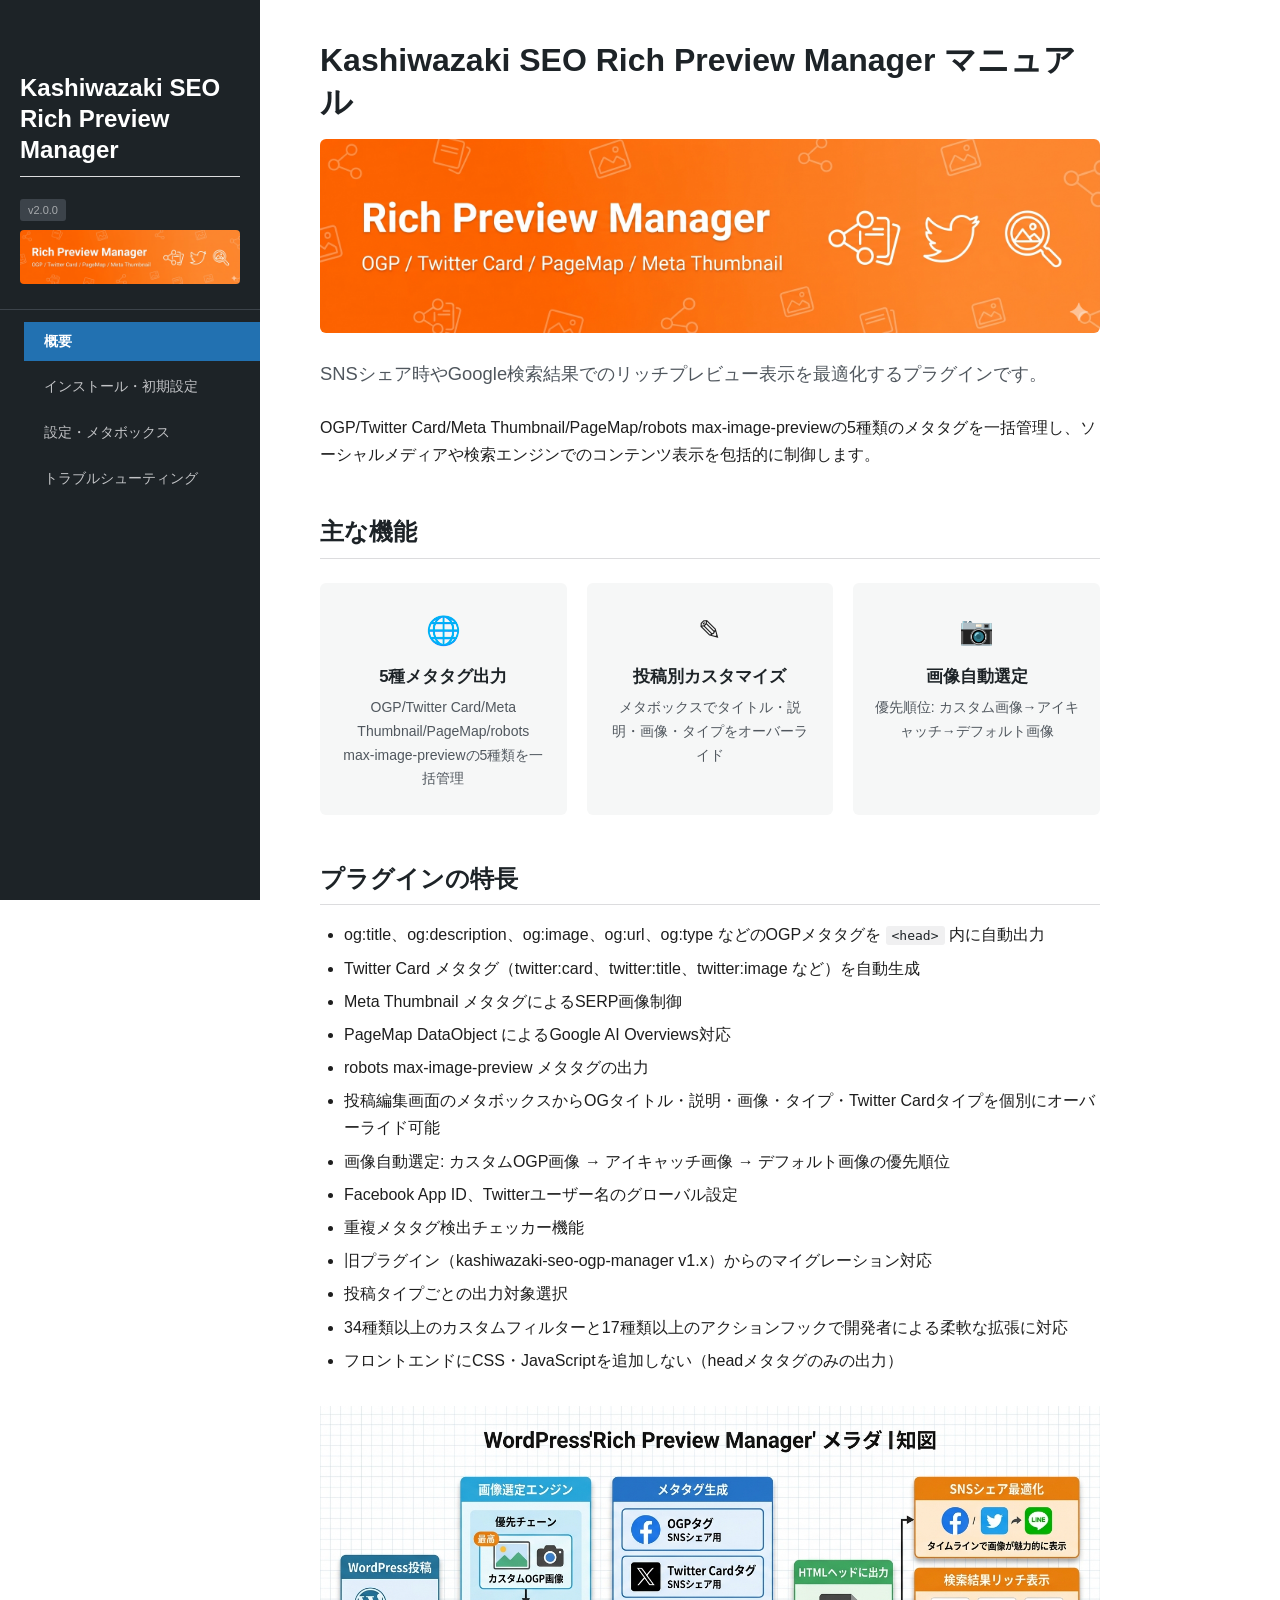
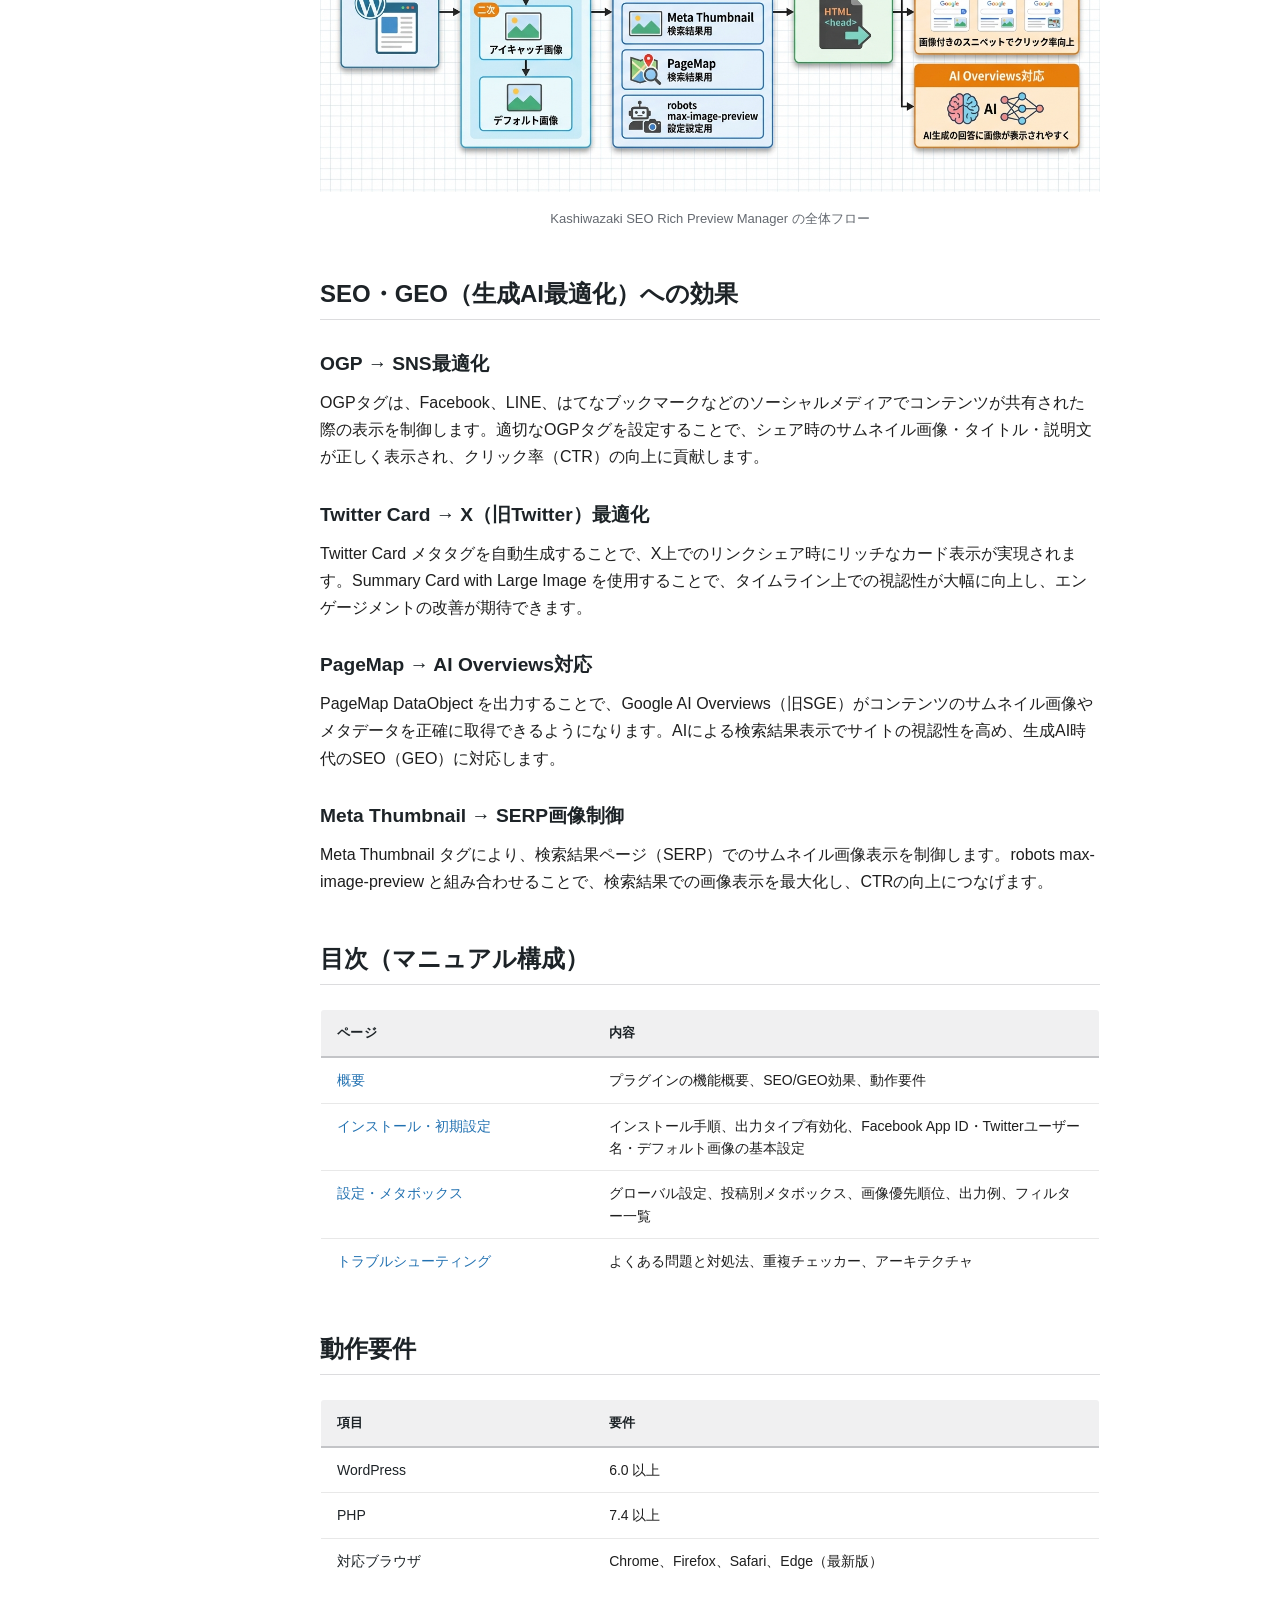
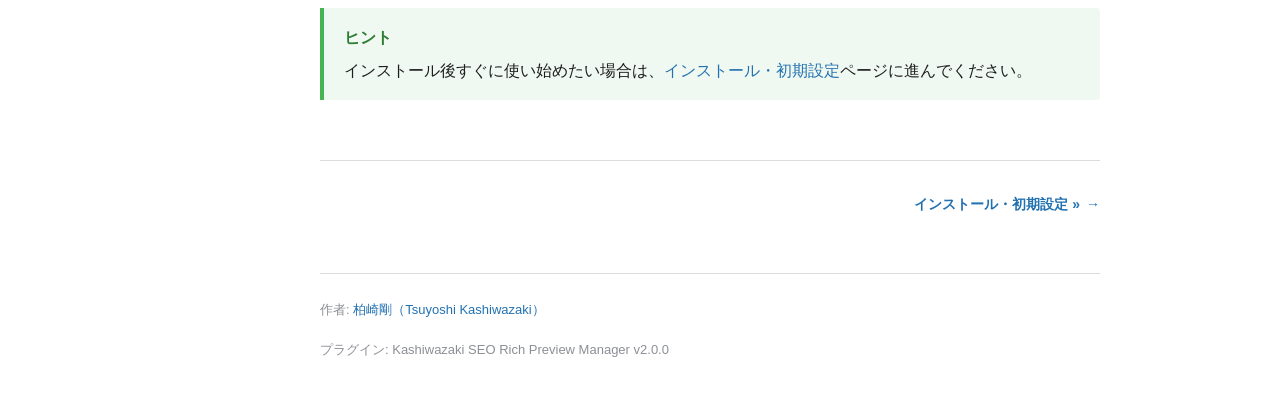
==== docs/index.html @ 4e1d6f57 "Rename to Kashiwazaki SEO Rich Preview Manager v2.0.0 - Rename plugin from kashiwazaki-seo-ogp-manag" ====
<!DOCTYPE html>
<html lang="ja">
<head>
    <meta charset="UTF-8">
    <meta name="viewport" content="width=device-width, initial-scale=1.0">
    <title>概要 - Kashiwazaki SEO Rich Preview Manager マニュアル</title>
    <link rel="stylesheet" href="css/style.css?v=1">
</head>
<body>
<button class="hamburger-btn" aria-label="メニュー">&#9776;</button>

<nav class="sidebar">
    <div class="sidebar-header">
        <h2 style="color:#fff;">Kashiwazaki SEO Rich Preview Manager</h2>
        <span class="version">v2.0.0</span>
        <img src="images/main-visual.png" alt="" style="width:100%;border-radius:4px;margin-top:8px;">
    </div>
    <ul>
        <li class="active"><a href="index.html">概要</a></li>
        <li><a href="setup.html">インストール・初期設定</a></li>
        <li><a href="settings-metabox.html">設定・メタボックス</a></li>
        <li><a href="troubleshooting.html">トラブルシューティング</a></li>
    </ul>
</nav>

<main class="content">
    <h1>Kashiwazaki SEO Rich Preview Manager マニュアル</h1>
    <img src="images/main-visual.png" alt="Kashiwazaki SEO Rich Preview Manager メインビジュアル" style="width:100%;border-radius:6px;margin-bottom:16px;">
    <p class="lead">SNSシェア時やGoogle検索結果でのリッチプレビュー表示を最適化するプラグインです。</p>

    <p>OGP/Twitter Card/Meta Thumbnail/PageMap/robots max-image-previewの5種類のメタタグを一括管理し、ソーシャルメディアや検索エンジンでのコンテンツ表示を包括的に制御します。</p>

    <h2>主な機能</h2>

    <div class="feature-cards">
        <div class="feature-card">
            <span class="icon">&#127760;</span>
            <h4>5種メタタグ出力</h4>
            <p>OGP/Twitter Card/Meta Thumbnail/PageMap/robots max-image-previewの5種類を一括管理</p>
        </div>
        <div class="feature-card">
            <span class="icon">&#9998;</span>
            <h4>投稿別カスタマイズ</h4>
            <p>メタボックスでタイトル・説明・画像・タイプをオーバーライド</p>
        </div>
        <div class="feature-card">
            <span class="icon">&#128247;</span>
            <h4>画像自動選定</h4>
            <p>優先順位: カスタム画像→アイキャッチ→デフォルト画像</p>
        </div>
    </div>

    <h2>プラグインの特長</h2>

    <ul>
        <li>og:title、og:description、og:image、og:url、og:type などのOGPメタタグを <code>&lt;head&gt;</code> 内に自動出力</li>
        <li>Twitter Card メタタグ（twitter:card、twitter:title、twitter:image など）を自動生成</li>
        <li>Meta Thumbnail メタタグによるSERP画像制御</li>
        <li>PageMap DataObject によるGoogle AI Overviews対応</li>
        <li>robots max-image-preview メタタグの出力</li>
        <li>投稿編集画面のメタボックスからOGタイトル・説明・画像・タイプ・Twitter Cardタイプを個別にオーバーライド可能</li>
        <li>画像自動選定: カスタムOGP画像 → アイキャッチ画像 → デフォルト画像の優先順位</li>
        <li>Facebook App ID、Twitterユーザー名のグローバル設定</li>
        <li>重複メタタグ検出チェッカー機能</li>
        <li>旧プラグイン（kashiwazaki-seo-ogp-manager v1.x）からのマイグレーション対応</li>
        <li>投稿タイプごとの出力対象選択</li>
        <li>34種類以上のカスタムフィルターと17種類以上のアクションフックで開発者による柔軟な拡張に対応</li>
        <li>フロントエンドにCSS・JavaScriptを追加しない（headメタタグのみの出力）</li>
    </ul>

    <figure class="infographic">
        <img src="images/infographics/overview-flow.png" alt="プラグイン概要フロー図">
        <figcaption>Kashiwazaki SEO Rich Preview Manager の全体フロー</figcaption>
    </figure>

    <h2>SEO・GEO（生成AI最適化）への効果</h2>

    <h3>OGP → SNS最適化</h3>
    <p>OGPタグは、Facebook、LINE、はてなブックマークなどのソーシャルメディアでコンテンツが共有された際の表示を制御します。適切なOGPタグを設定することで、シェア時のサムネイル画像・タイトル・説明文が正しく表示され、クリック率（CTR）の向上に貢献します。</p>

    <h3>Twitter Card → X（旧Twitter）最適化</h3>
    <p>Twitter Card メタタグを自動生成することで、X上でのリンクシェア時にリッチなカード表示が実現されます。Summary Card with Large Image を使用することで、タイムライン上での視認性が大幅に向上し、エンゲージメントの改善が期待できます。</p>

    <h3>PageMap → AI Overviews対応</h3>
    <p>PageMap DataObject を出力することで、Google AI Overviews（旧SGE）がコンテンツのサムネイル画像やメタデータを正確に取得できるようになります。AIによる検索結果表示でサイトの視認性を高め、生成AI時代のSEO（GEO）に対応します。</p>

    <h3>Meta Thumbnail → SERP画像制御</h3>
    <p>Meta Thumbnail タグにより、検索結果ページ（SERP）でのサムネイル画像表示を制御します。robots max-image-preview と組み合わせることで、検索結果での画像表示を最大化し、CTRの向上につなげます。</p>

    <h2>目次（マニュアル構成）</h2>

    <table>
        <thead>
            <tr>
                <th style="width:35%;">ページ</th>
                <th>内容</th>
            </tr>
        </thead>
        <tbody>
            <tr>
                <td><a href="index.html">概要</a></td>
                <td>プラグインの機能概要、SEO/GEO効果、動作要件</td>
            </tr>
            <tr>
                <td><a href="setup.html">インストール・初期設定</a></td>
                <td>インストール手順、出力タイプ有効化、Facebook App ID・Twitterユーザー名・デフォルト画像の基本設定</td>
            </tr>
            <tr>
                <td><a href="settings-metabox.html">設定・メタボックス</a></td>
                <td>グローバル設定、投稿別メタボックス、画像優先順位、出力例、フィルター一覧</td>
            </tr>
            <tr>
                <td><a href="troubleshooting.html">トラブルシューティング</a></td>
                <td>よくある問題と対処法、重複チェッカー、アーキテクチャ</td>
            </tr>
        </tbody>
    </table>

    <h2>動作要件</h2>

    <table>
        <thead>
            <tr>
                <th style="width:35%;">項目</th>
                <th>要件</th>
            </tr>
        </thead>
        <tbody>
            <tr>
                <td>WordPress</td>
                <td>6.0 以上</td>
            </tr>
            <tr>
                <td>PHP</td>
                <td>7.4 以上</td>
            </tr>
            <tr>
                <td>対応ブラウザ</td>
                <td>Chrome、Firefox、Safari、Edge（最新版）</td>
            </tr>
        </tbody>
    </table>

    <div class="callout callout-tip">
        <div class="callout-title">ヒント</div>
        <p>インストール後すぐに使い始めたい場合は、<a href="setup.html">インストール・初期設定</a>ページに進んでください。</p>
    </div>

    <nav class="page-nav">
        <span></span>
        <a href="setup.html" class="next">インストール・初期設定 &raquo;</a>
    </nav>

    <footer class="manual-footer">
        <p>作者: <a href="https://www.tsuyoshikashiwazaki.jp/profile/" target="_blank" rel="noopener">柏崎剛（Tsuyoshi Kashiwazaki）</a></p>
        <p>プラグイン: Kashiwazaki SEO Rich Preview Manager v2.0.0</p>
    </footer>
</main>

<div class="lightbox"></div>
<script src="js/manual.js?v=1"></script>
</body>
</html>
---- docs/css/style.css ----
/* ========================================
   WordPress Plugin Manual - Common Stylesheet
   ======================================== */

/* ========================================
   1. Base / Reset
   ======================================== */

*,
*::before,
*::after {
    margin: 0;
    padding: 0;
    box-sizing: border-box;
}

html {
    font-size: 16px;
    scroll-behavior: smooth;
}

body {
    font-family: -apple-system, BlinkMacSystemFont, "Segoe UI", Roboto, Oxygen,
        Ubuntu, Cantarell, "Fira Sans", "Droid Sans", "Helvetica Neue", Arial,
        sans-serif;
    color: #1e1e1e;
    background: #fff;
    line-height: 1.7;
}

img {
    max-width: 100%;
    height: auto;
}

a {
    color: #2271b1;
    text-decoration: none;
}

a:hover {
    color: #135e96;
    text-decoration: underline;
}

/* ========================================
   2. Sidebar
   ======================================== */

.sidebar {
    position: fixed;
    top: 0;
    left: 0;
    width: 260px;
    height: 100vh;
    background: #1d2327;
    color: #fff;
    overflow-y: auto;
    z-index: 100;
    padding-bottom: 40px;
}

.sidebar-header {
    padding: 24px 20px 16px;
    border-bottom: 1px solid #3c434a;
}

.sidebar-header h1 {
    font-size: 15px;
    font-weight: 600;
    line-height: 1.4;
    color: #fff;
}

.sidebar-header .version {
    display: inline-block;
    margin-top: 6px;
    font-size: 11px;
    color: #a7aaad;
    background: #3c434a;
    padding: 2px 8px;
    border-radius: 3px;
}

.sidebar ul {
    list-style: none;
    padding: 12px 0;
}

.sidebar ul li a {
    display: block;
    padding: 8px 20px;
    color: #c3c4c7;
    font-size: 14px;
    transition: background 0.15s, color 0.15s;
}

.sidebar ul li a:hover {
    background: #2c3338;
    color: #fff;
    text-decoration: none;
}

.sidebar ul li.active a {
    background: #2271b1;
    color: #fff;
    font-weight: 600;
}

.sidebar ul li.section-label {
    padding: 18px 20px 4px;
    font-size: 11px;
    font-weight: 700;
    text-transform: uppercase;
    letter-spacing: 0.06em;
    color: #8c8f94;
}

/* ========================================
   3. Main Content
   ======================================== */

.content {
    margin-left: 260px;
    max-width: 900px;
    padding: 40px 60px;
}

/* ========================================
   4. Typography
   ======================================== */

h1, h2, h3, h4, h5, h6 {
    color: #1d2327;
    font-weight: 600;
    line-height: 1.3;
}

h1 {
    font-size: 2rem;
    margin-bottom: 16px;
}

h2 {
    font-size: 1.5rem;
    margin-top: 48px;
    margin-bottom: 16px;
    padding-bottom: 10px;
    border-bottom: 1px solid #dcdcde;
}

h3 {
    font-size: 1.2rem;
    margin-top: 32px;
    margin-bottom: 12px;
}

h4 {
    font-size: 1.05rem;
    margin-top: 24px;
    margin-bottom: 8px;
}

p {
    margin-bottom: 16px;
}

.lead {
    font-size: 1.15rem;
    color: #50575e;
    line-height: 1.8;
    margin-bottom: 24px;
}

/* ========================================
   5. Steps
   ======================================== */

.step {
    display: flex;
    gap: 16px;
    margin-bottom: 24px;
    align-items: flex-start;
}

.step-number {
    flex-shrink: 0;
    width: 36px;
    height: 36px;
    background: #2271b1;
    color: #fff;
    border-radius: 50%;
    display: flex;
    align-items: center;
    justify-content: center;
    font-size: 16px;
    font-weight: 700;
    line-height: 1;
}

.step-content {
    flex: 1;
    padding-top: 4px;
}

.step-content p:last-child {
    margin-bottom: 0;
}

/* ========================================
   6. Callout Boxes
   ======================================== */

.callout {
    padding: 16px 20px;
    margin: 24px 0;
    border-left: 4px solid;
    border-radius: 0 4px 4px 0;
}

.callout-title {
    font-weight: 700;
    margin-bottom: 6px;
}

.callout p:last-child {
    margin-bottom: 0;
}

.callout-tip {
    border-left-color: #46b450;
    background: #f0f9f1;
}

.callout-tip .callout-title {
    color: #2e7d32;
}

.callout-warning {
    border-left-color: #ffb900;
    background: #fef8e7;
}

.callout-warning .callout-title {
    color: #8b6914;
}

.callout-note {
    border-left-color: #2271b1;
    background: #edf5fa;
}

.callout-note .callout-title {
    color: #2271b1;
}

/* ========================================
   7. Screenshots
   ======================================== */

.screenshot {
    margin: 24px 0;
    text-align: center;
}

.screenshot img {
    max-width: 100%;
    border: 1px solid #dcdcde;
    border-radius: 6px;
    cursor: zoom-in;
}

.screenshot figcaption,
.screenshot .caption {
    font-size: 13px;
    color: #646970;
    margin-top: 8px;
    font-style: italic;
}

/* ========================================
   8. Infographic Images
   ======================================== */

.infographic {
    margin: 32px 0;
    text-align: center;
}

.infographic img {
    max-width: 100%;
    display: inline-block;
}

.infographic figcaption,
.infographic .caption {
    font-size: 13px;
    color: #646970;
    margin-top: 8px;
}

/* ========================================
   9. Feature Cards
   ======================================== */

.feature-cards {
    display: grid;
    grid-template-columns: repeat(3, 1fr);
    gap: 20px;
    margin: 24px 0;
}

.feature-card {
    background: #f6f7f7;
    border-radius: 6px;
    padding: 24px 20px;
    text-align: center;
}

.feature-card h4 {
    margin-top: 0;
    margin-bottom: 8px;
}

.feature-card p {
    font-size: 14px;
    color: #50575e;
    margin-bottom: 0;
}

.feature-card .icon {
    font-size: 28px;
    margin-bottom: 12px;
    display: block;
}

/* ========================================
   10. Tables (widefat style)
   ======================================== */

table,
table.widefat {
    width: 100%;
    border-collapse: collapse;
    margin: 24px 0;
    font-size: 14px;
    border: 1px solid #dcdcde;
    border-radius: 4px;
    overflow: hidden;
}

table thead th,
table.widefat thead th {
    background: #f0f0f1;
    text-align: left;
    padding: 12px 16px;
    font-weight: 600;
    font-size: 13px;
    color: #1d2327;
    border-bottom: 2px solid #c3c4c7;
    letter-spacing: 0.02em;
}

table tbody td,
table.widefat tbody td {
    padding: 11px 16px;
    border-bottom: 1px solid #e8e8e8;
    vertical-align: top;
    line-height: 1.6;
}

table tbody tr:hover,
table.widefat tbody tr:hover {
    background: #f6f7f7;
}

table tbody tr:last-child td,
table.widefat tbody tr:last-child td {
    border-bottom: none;
}

table tbody td:first-child {
    font-weight: 500;
    color: #1d2327;
}

/* ========================================
   11. HTTP Status Color Coding
   ======================================== */

.http-2xx {
    color: #00a32a;
    font-weight: 600;
}

.http-3xx {
    color: #2271b1;
    font-weight: 600;
}

.http-4xx {
    color: #dba617;
    font-weight: 600;
}

.http-5xx {
    color: #d63638;
    font-weight: 600;
}

/* ========================================
   12. Status Badges
   ======================================== */

.status-badge {
    display: inline-block;
    padding: 2px 10px;
    border-radius: 12px;
    font-size: 12px;
    font-weight: 600;
    line-height: 1.6;
    white-space: nowrap;
}

.status-ok {
    background: #edfaef;
    color: #00a32a;
}

.status-warning {
    background: #fef8e7;
    color: #996800;
}

.status-error {
    background: #fcf0f1;
    color: #d63638;
}

/* ========================================
   13. Lightbox Overlay
   ======================================== */

.lightbox {
    display: none;
    position: fixed;
    inset: 0;
    z-index: 9999;
    background: rgba(0, 0, 0, 0.85);
    align-items: center;
    justify-content: center;
    cursor: zoom-out;
}

.lightbox.active {
    display: flex;
}

.lightbox img {
    max-width: 90vw;
    max-height: 90vh;
    border-radius: 4px;
    box-shadow: 0 4px 30px rgba(0, 0, 0, 0.4);
}

.lightbox-close {
    position: absolute;
    top: 20px;
    right: 28px;
    background: none;
    border: none;
    color: #fff;
    font-size: 36px;
    cursor: pointer;
    line-height: 1;
    opacity: 0.8;
    transition: opacity 0.15s;
}

.lightbox-close:hover {
    opacity: 1;
}

/* ========================================
   14. Page Navigation
   ======================================== */

.page-nav {
    display: flex;
    justify-content: space-between;
    margin-top: 60px;
    padding-top: 24px;
    border-top: 1px solid #dcdcde;
}

.page-nav a {
    display: inline-flex;
    align-items: center;
    gap: 6px;
    font-size: 14px;
    font-weight: 600;
    color: #2271b1;
    padding: 8px 0;
}

.page-nav a:hover {
    color: #135e96;
    text-decoration: none;
}

.page-nav .prev::before {
    content: "\2190";
}

.page-nav .next::after {
    content: "\2192";
}

/* ========================================
   15. Manual Footer
   ======================================== */

.manual-footer {
    margin-top: 48px;
    padding: 24px 0 0;
    border-top: 1px solid #dcdcde;
    font-size: 13px;
    color: #8c8f94;
    line-height: 1.8;
}

.manual-footer a {
    color: #2271b1;
}

.manual-footer a:hover {
    color: #135e96;
}

/* ========================================
   16. Code Blocks
   ======================================== */

code {
    background: #f0f0f1;
    padding: 2px 6px;
    border-radius: 3px;
    font-size: 13px;
    font-family: Menlo, Consolas, "DejaVu Sans Mono", monospace;
    color: #1d2327;
}

pre {
    background: #2c3338;
    color: #e4e6e8;
    padding: 20px 24px;
    border-radius: 6px;
    overflow-x: auto;
    margin: 24px 0;
    font-size: 13px;
    line-height: 1.6;
}

pre code {
    background: none;
    padding: 0;
    border-radius: 0;
    color: inherit;
    font-size: inherit;
}

/* ========================================
   17. Lists
   ======================================== */

ul, ol {
    margin: 0 0 16px 24px;
}

li {
    margin-bottom: 6px;
}

/* ========================================
   18. Hamburger Menu Button
   ======================================== */

.hamburger-btn {
    display: none;
    position: fixed;
    top: 12px;
    left: 12px;
    z-index: 200;
    background: #1d2327;
    border: none;
    color: #fff;
    width: 40px;
    height: 40px;
    border-radius: 4px;
    cursor: pointer;
    font-size: 22px;
    align-items: center;
    justify-content: center;
    line-height: 1;
}

/* ========================================
   19. Responsive (max-width: 768px)
   ======================================== */

@media (max-width: 768px) {
    .sidebar {
        transform: translateX(-100%);
        transition: transform 0.25s ease;
    }

    .sidebar.open {
        transform: translateX(0);
    }

    .content {
        margin-left: 0;
        padding: 60px 20px 40px;
    }

    .hamburger-btn {
        display: flex;
    }

    .feature-cards {
        grid-template-columns: 1fr;
    }

    .page-nav {
        flex-direction: column;
        gap: 12px;
    }

    table.widefat {
        font-size: 13px;
    }

    table.widefat thead th,
    table.widefat tbody td {
        padding: 8px 10px;
    }

    h1 {
        font-size: 1.6rem;
    }

    h2 {
        font-size: 1.3rem;
    }
}
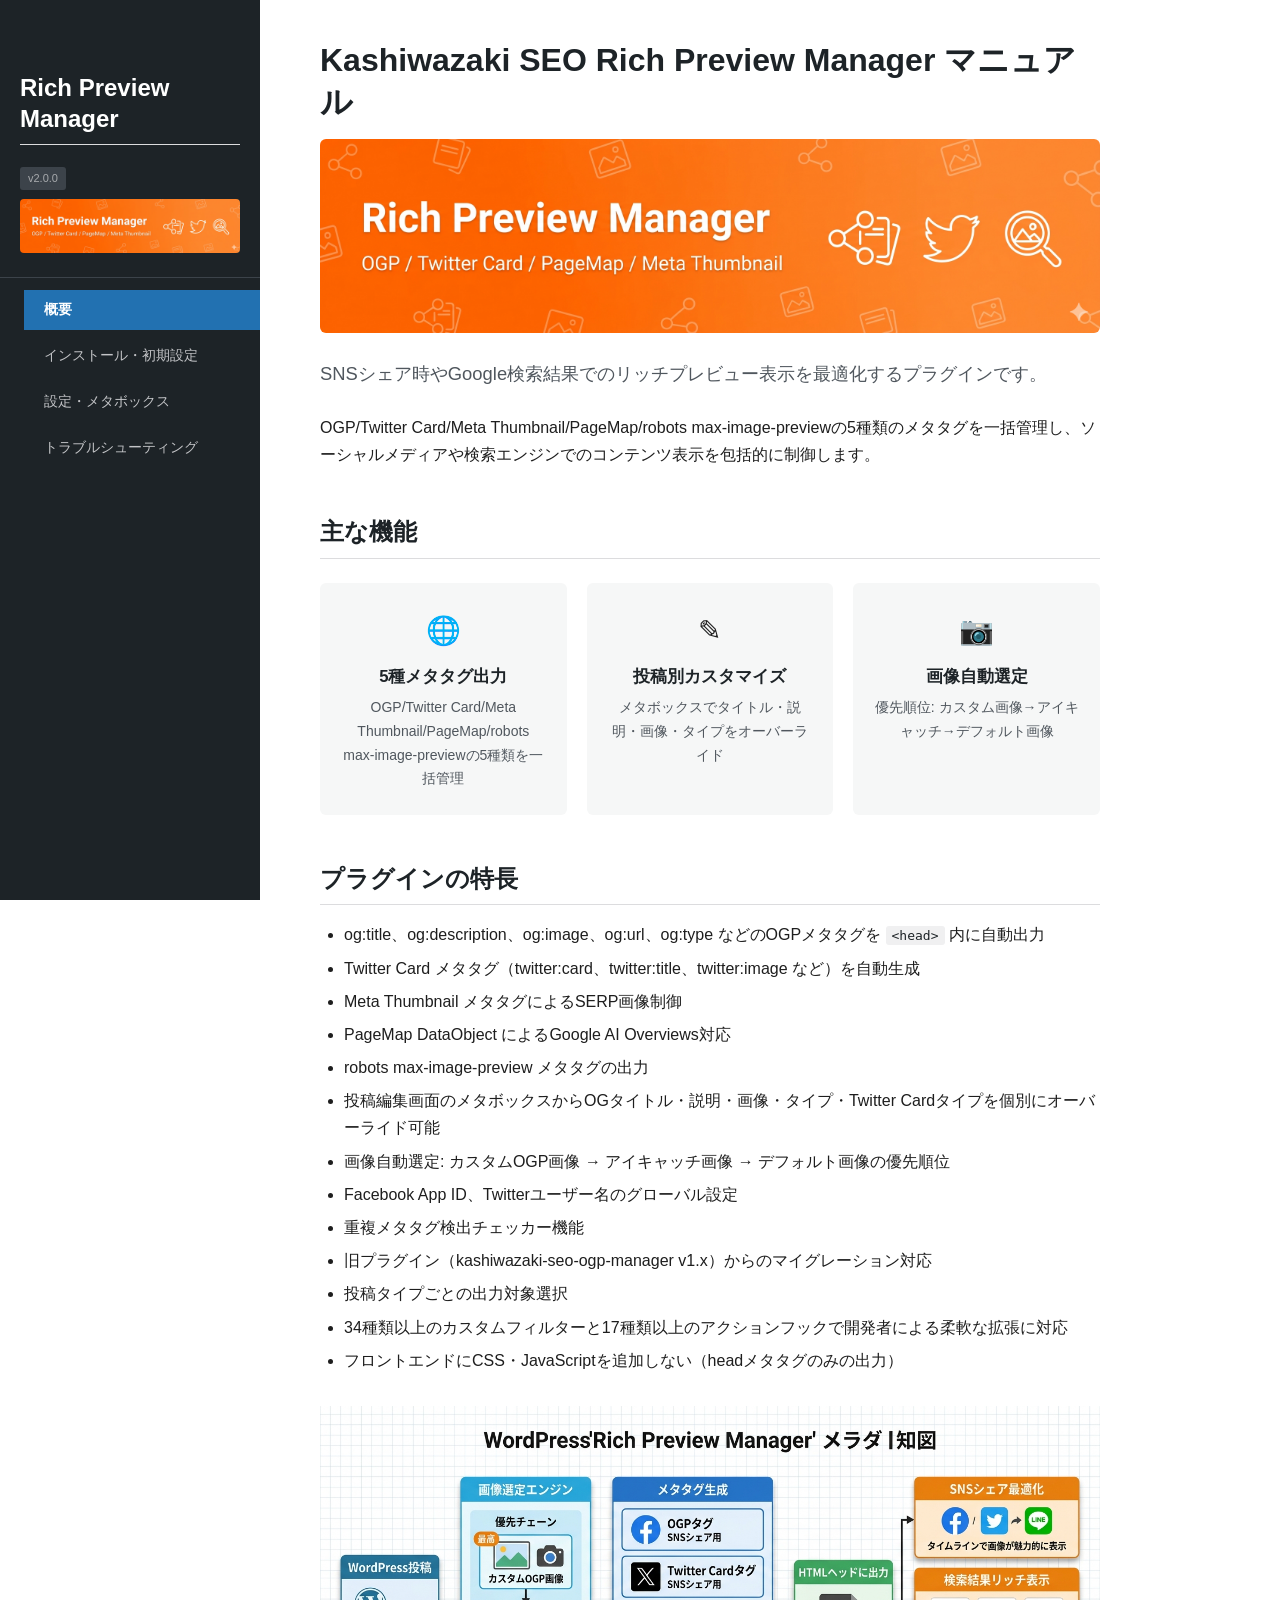
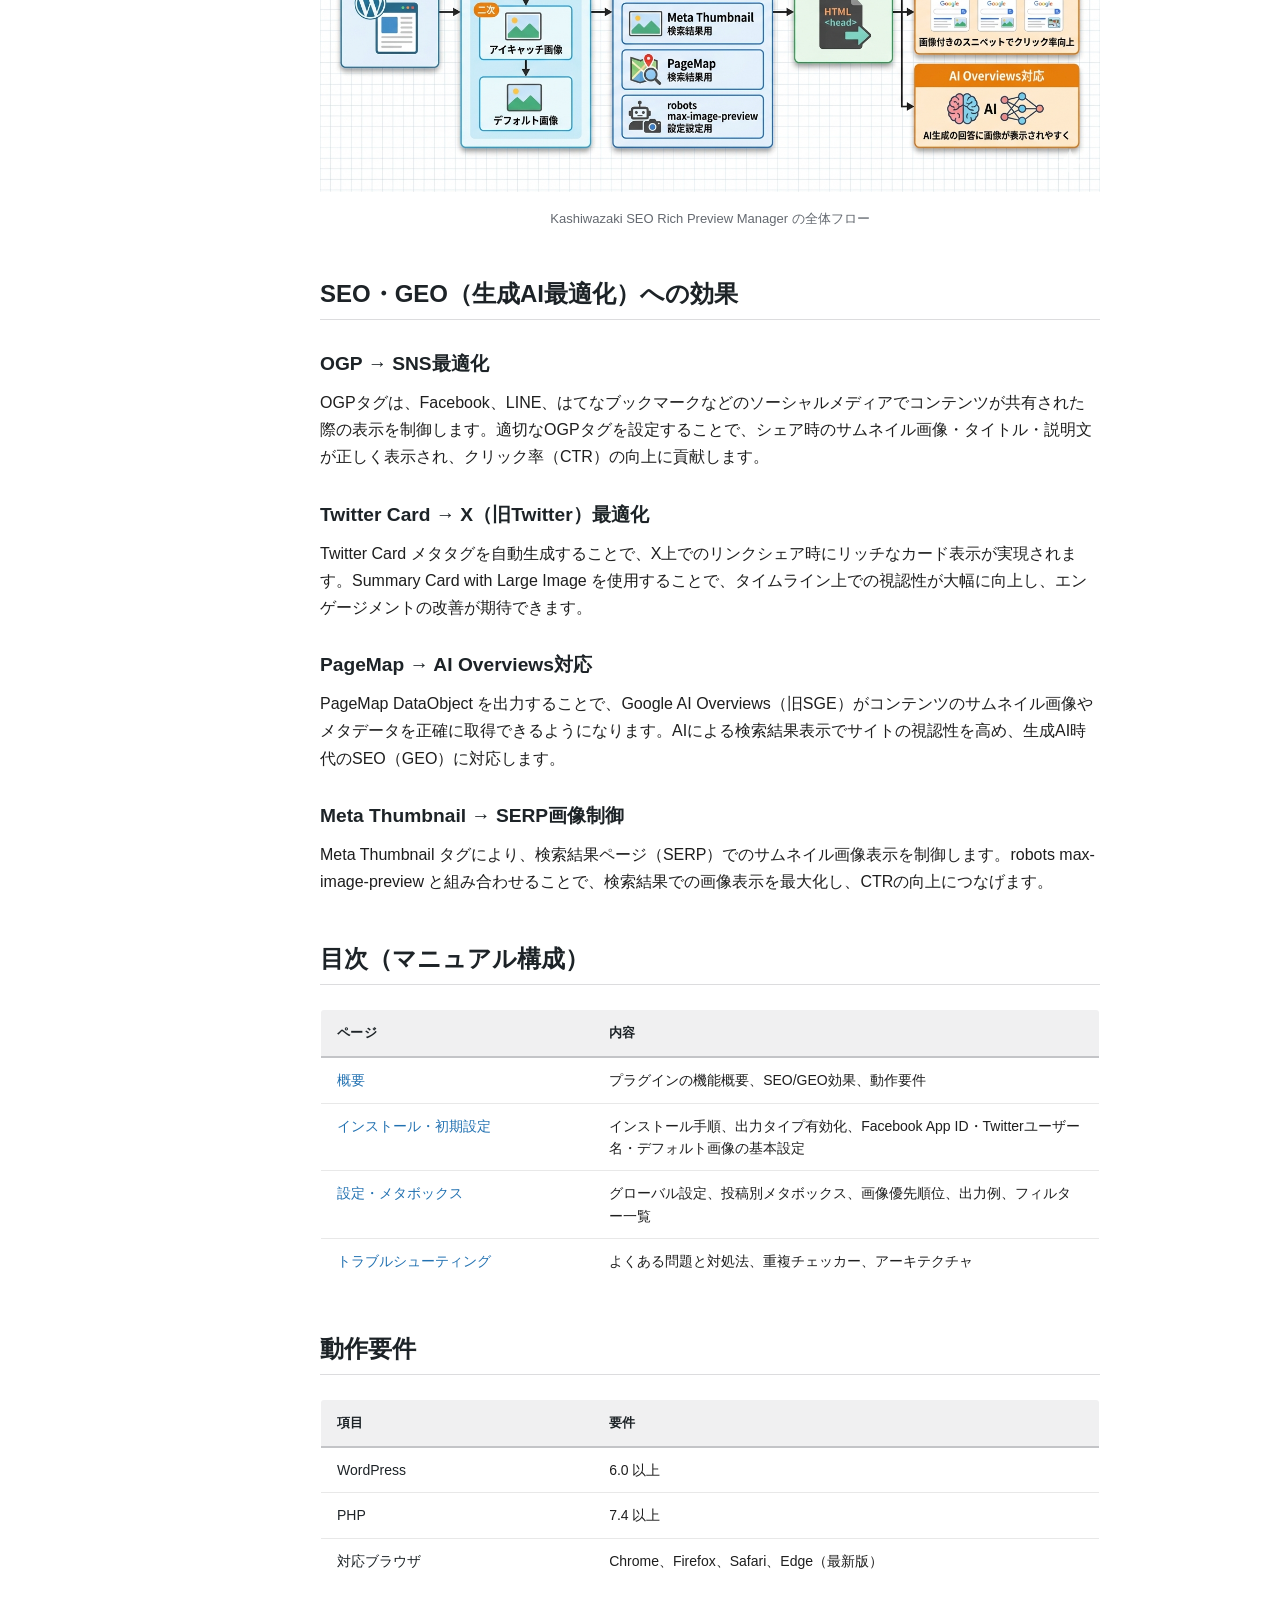
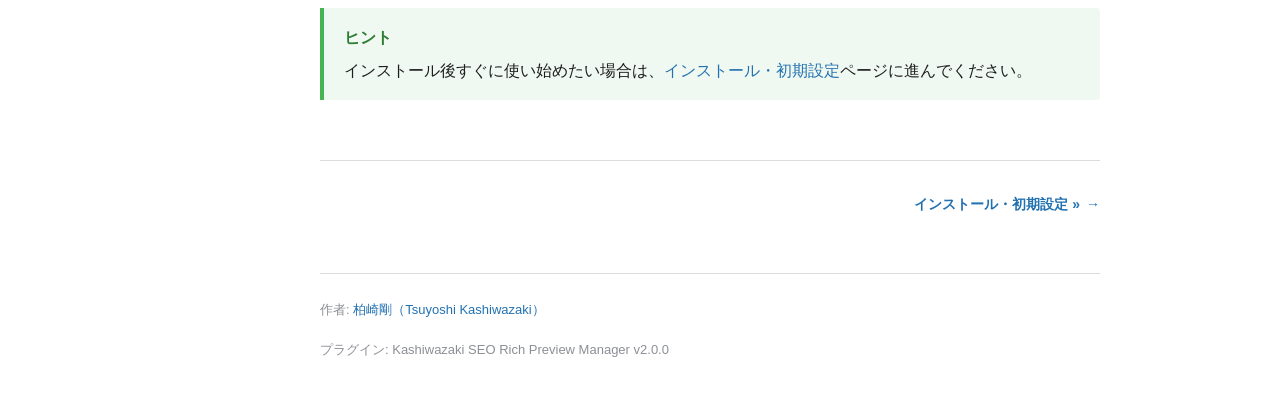
==== commit d33ab72a: "Rename to Kashiwazaki SEO Rich Preview Manager v2.0.0 - Rename plugin from kashiwazaki-seo-ogp-manag" ====
--- a/docs/index.html
+++ b/docs/index.html
@@ -11,7 +11,7 @@
 
 <nav class="sidebar">
     <div class="sidebar-header">
-        <h2 style="color:#fff;">Kashiwazaki SEO Rich Preview Manager</h2>
+        <h2 style="color:#fff;">Rich Preview Manager</h2>
         <span class="version">v2.0.0</span>
         <img src="images/main-visual.png" alt="" style="width:100%;border-radius:4px;margin-top:8px;">
     </div>
